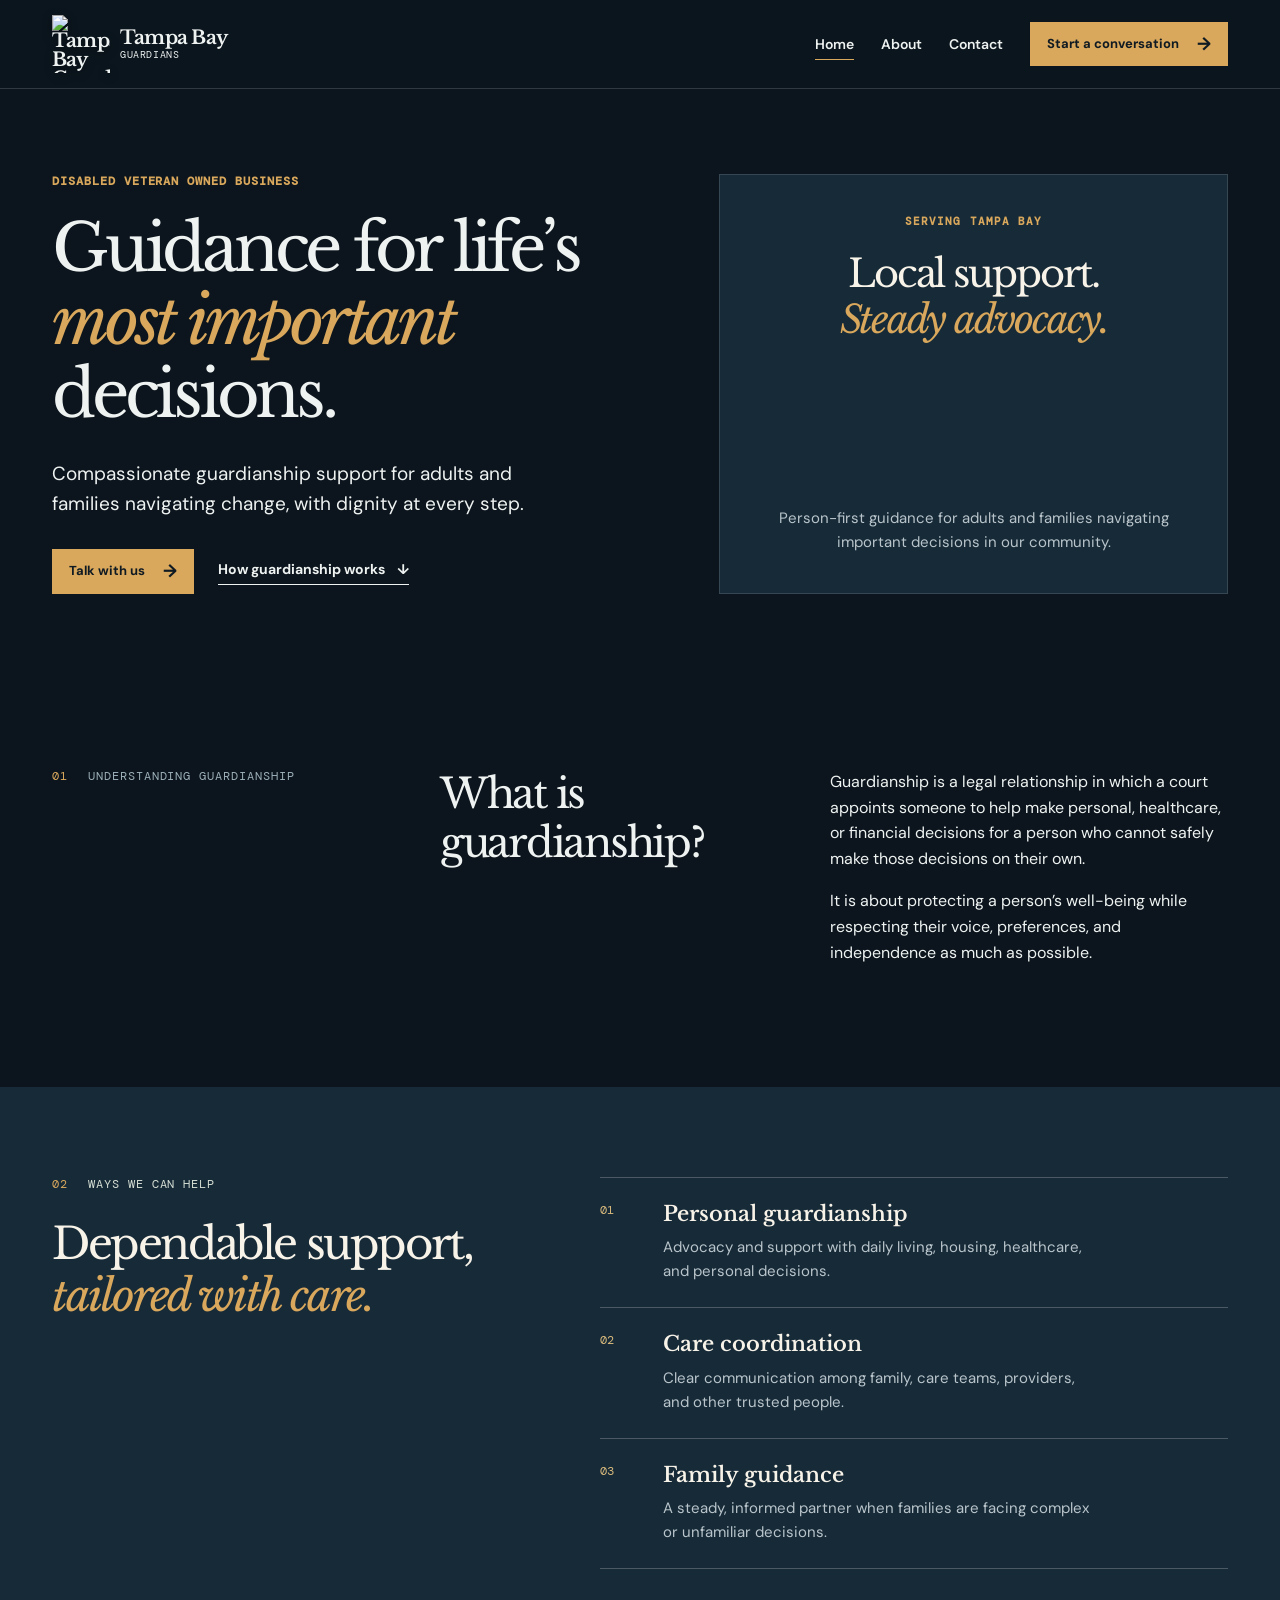
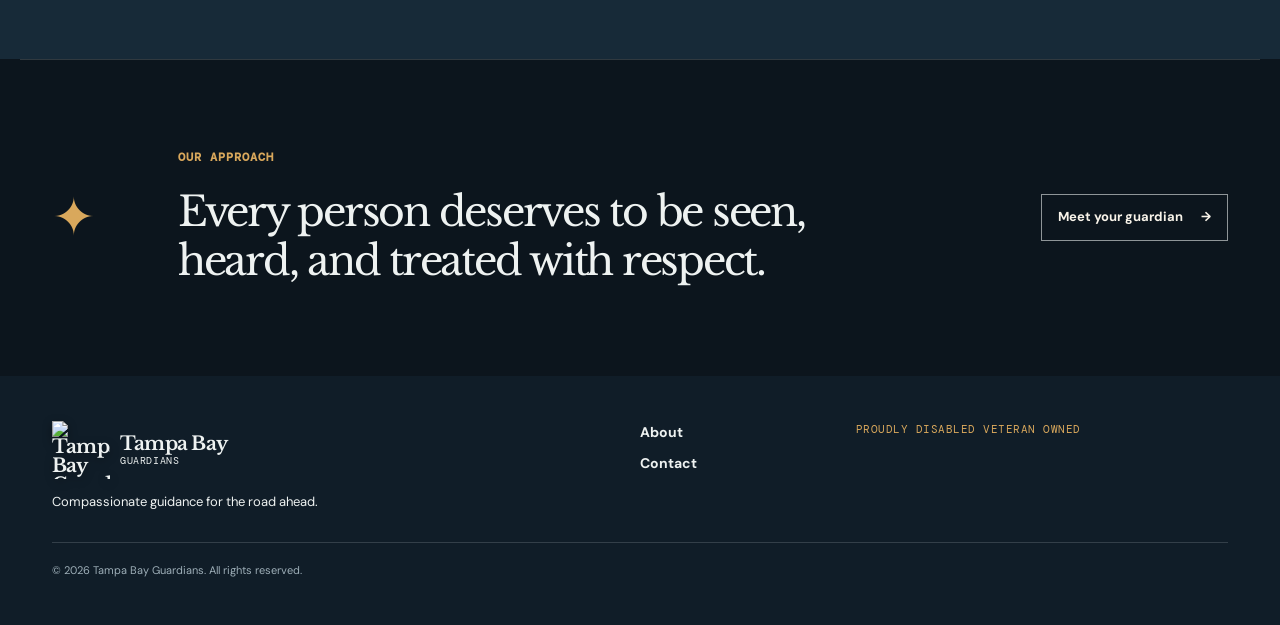
==== index.html @ 3ca5fc1d "Add files via upload" ====
<!doctype html>
<html lang="en">
  <head>
    <meta charset="UTF-8" />
    <meta name="viewport" content="width=device-width, initial-scale=1.0" />
    <meta name="description" content="Tampa Bay Guardians provides thoughtful, dependable guardianship support." />
    <title>Tampa Bay Guardians | Support with dignity</title>
    <link rel="preconnect" href="https://fonts.googleapis.com" />
    <link rel="preconnect" href="https://fonts.gstatic.com" crossorigin />
    <link href="https://fonts.googleapis.com/css2?family=DM+Mono&family=DM+Sans:opsz,wght@9..40,400;9..40,500;9..40,600;9..40,700&family=Libre+Baskerville:ital,wght@0,400;0,700;1,400&display=swap" rel="stylesheet" />
    <link rel="stylesheet" href="styles.css" />
  </head>
  <body>
    <header class="site-header">
      <div class="nav-wrap">
        <a class="brand" href="index.html" aria-label="Tampa Bay Guardians home">
          <img class="brand-logo" src="assets/tampa-bay-guardians-logo-v2.png" alt="Tampa Bay Guardians logo" />
          <span>Tampa Bay<span class="brand-sub">Guardians</span></span>
        </a>
        <button class="menu-toggle" type="button" aria-expanded="false" aria-controls="site-nav"><span></span><span></span></button>
        <nav id="site-nav" class="site-nav" aria-label="Main navigation">
          <a class="active" href="index.html">Home</a>
          <a href="about.html">About</a>
          <a href="contact.html">Contact</a>
          <a class="nav-cta" href="contact.html">Start a conversation <span>→</span></a>
        </nav>
      </div>
    </header>

    <main>
      <section class="hero">
        <div class="hero-copy">
          <p class="eyebrow">Disabled veteran owned business</p>
          <h1>Guidance for life’s <em>most important</em> decisions.</h1>
          <p class="hero-intro">Compassionate guardianship support for adults and families navigating change, with dignity at every step.</p>
          <div class="hero-actions">
            <a class="button" href="contact.html">Talk with us <span>→</span></a>
            <a class="text-link" href="#what-is-guardianship">How guardianship works <span>↓</span></a>
          </div>
        </div>
        <aside class="hero-panel" aria-label="Tampa Bay Guardians approach">
          <div>
            <p class="panel-label">Serving Tampa Bay</p>
            <h2>Local support.<br /><em>Steady advocacy.</em></h2>
          </div>
          <p class="panel-copy">Person-first guidance for adults and families navigating important decisions in our community.</p>
          <img class="hero-crest" src="assets/tampa-bay-guardians-logo-v2.png" alt="" />
        </div>
      </section>

      <section class="intro-section" id="what-is-guardianship">
        <div class="section-label"><span>01</span> Understanding guardianship</div>
        <div class="intro-content">
          <h2>What is guardianship?</h2>
          <div>
            <p>Guardianship is a legal relationship in which a court appoints someone to help make personal, healthcare, or financial decisions for a person who cannot safely make those decisions on their own.</p>
            <p>It is about protecting a person’s well-being while respecting their voice, preferences, and independence as much as possible.</p>
          </div>
        </div>
      </section>

      <section class="services-section">
        <div class="services-heading">
          <div class="section-label light"><span>02</span> Ways we can help</div>
          <h2>Dependable support,<br /><em>tailored with care.</em></h2>
        </div>
        <div class="service-list">
          <article class="service">
            <span class="service-number">01</span>
            <div>
              <h3>Personal guardianship</h3>
              <p>Advocacy and support with daily living, housing, healthcare, and personal decisions.</p>
            </div>
          </article>
          <article class="service">
            <span class="service-number">02</span>
            <div>
              <h3>Care coordination</h3>
              <p>Clear communication among family, care teams, providers, and other trusted people.</p>
            </div>
          </article>
          <article class="service">
            <span class="service-number">03</span>
            <div>
              <h3>Family guidance</h3>
              <p>A steady, informed partner when families are facing complex or unfamiliar decisions.</p>
            </div>
          </article>
        </div>
      </section>

      <section class="promise-section">
        <div class="promise-symbol" aria-hidden="true">✦</div>
        <div>
          <p class="eyebrow">Our approach</p>
          <h2>Every person deserves to be seen, heard, and treated with respect.</h2>
        </div>
        <a class="outline-button" href="about.html">Meet your guardian <span>→</span></a>
      </section>
    </main>

    <footer class="site-footer">
      <div class="footer-brand">
        <a class="brand" href="index.html"><img class="brand-logo" src="assets/tampa-bay-guardians-logo-v2.png" alt="Tampa Bay Guardians logo" /><span>Tampa Bay<span class="brand-sub">Guardians</span></span></a>
        <p>Compassionate guidance for the road ahead.</p>
      </div>
      <div class="footer-links"><a href="about.html">About</a><a href="contact.html">Contact</a></div>
      <p class="veteran-badge">Proudly disabled veteran owned</p>
      <p class="copyright">© <span class="current-year"></span> Tampa Bay Guardians. All rights reserved.</p>
    </footer>
    <script src="script.js"></script>
  </body>
</html>
---- styles.css ----
:root { --ink:#eef2f1; --moss:#9db0ba; --cream:#0c151d; --sand:#172531; --clay:#d9a85c; --line:rgba(232,240,241,.16); --heading:#f8f3e9; --muted:#b9c5cb; --surface:#132330; --surface-raised:#1c3040; --serif:"Libre Baskerville", Georgia, serif; --sans:"DM Sans", Arial, sans-serif; --mono:"DM Mono", monospace; }
* { box-sizing:border-box; }
html { scroll-behavior:smooth; }
body { margin:0; background:var(--cream); color:var(--ink); font-family:var(--sans); font-size:16px; line-height:1.6; }
a { color:inherit; text-decoration:none; }
.site-header { border-bottom:1px solid var(--line); background:rgba(247,243,235,.96); position:relative; z-index:10; }
.nav-wrap { max-width:1240px; min-height:88px; margin:auto; padding:0 32px; display:flex; align-items:center; justify-content:space-between; gap:28px; }
.brand { display:inline-flex; align-items:center; gap:10px; font:700 19px/1 var(--serif); letter-spacing:-.04em; }
.brand-logo { width:58px; height:58px; object-fit:contain; object-position:center; filter:drop-shadow(0 3px 5px rgba(0,0,0,.35)); }.brand-sub { display:block; margin-top:3px; font:10px/1 var(--mono); letter-spacing:.06em; text-transform:uppercase; }
.site-nav { display:flex; align-items:center; gap:27px; font-size:14px; font-weight:600; }.site-nav > a:not(.nav-cta) { position:relative; }.site-nav > a:not(.nav-cta)::after { content:""; position:absolute; height:1px; width:0; bottom:-5px; left:0; background:var(--clay); transition:.2s; }.site-nav > a.active::after,.site-nav > a:hover::after { width:100%; }.nav-cta,.button { background:var(--ink); color:white; padding:12px 17px; display:inline-flex; align-items:center; gap:18px; font-size:13px; font-weight:700; transition:.2s; }.nav-cta:hover,.button:hover { background:var(--clay); }.nav-cta span,.button span { font-size:18px; line-height:0; }
.menu-toggle { display:none; border:0; background:none; padding:8px; }.menu-toggle span { display:block; height:2px; width:24px; background:var(--ink); margin:5px; }
.hero { max-width:1240px; min-height:570px; margin:auto; padding:85px 32px 70px; display:grid; grid-template-columns:1.08fr .92fr; align-items:center; gap:70px; }.eyebrow,.section-label { font:12px/1.3 var(--mono); letter-spacing:.08em; text-transform:uppercase; }.eyebrow { color:var(--clay); font-weight:700; margin:0 0 22px; }.hero h1,.page-hero h1,.contact-hero h1 { font:400 clamp(42px,5.1vw,74px)/1.12 var(--serif); letter-spacing:-.065em; margin:0; max-width:700px; }.hero h1 em,.page-hero h1 em,.contact-hero h1 em,h2 em { color:var(--clay); font-weight:400; }.hero-intro { max-width:500px; font-size:19px; line-height:1.55; margin:28px 0 31px; }.hero-actions { display:flex; align-items:center; flex-wrap:wrap; gap:24px; }.text-link { font-size:14px; font-weight:700; border-bottom:1px solid var(--ink); padding-bottom:3px; }.text-link span { margin-left:9px; }
.hero-art { position:relative; overflow:hidden; align-self:stretch; min-height:420px; background:#d7ddce; }.sun { position:absolute; width:190px; height:190px; border-radius:50%; background:#efb279; right:18%; top:14%; }.hill { position:absolute; width:130%; border-radius:50% 50% 0 0; }.hill-back { height:250px; background:#839c79; right:-31%; bottom:9%; transform:rotate(-8deg); }.hill-front { height:280px; background:#496952; right:-35%; bottom:-28%; transform:rotate(-8deg); }.path { position:absolute; width:150px; height:450px; background:#e5c694; bottom:-245px; right:38%; border-radius:50%; transform:rotate(16deg); }.plant { position:absolute; width:65px; height:120px; bottom:40px; }.plant span { display:block; position:absolute; width:17px; height:80px; border-radius:100% 0 100% 0; background:#274a3d; transform-origin:bottom; }.plant span:nth-child(1){left:25px;top:12px;transform:rotate(-38deg)}.plant span:nth-child(2){left:29px;top:0;transform:rotate(4deg)}.plant span:nth-child(3){left:33px;top:23px;transform:rotate(42deg)}.plant-one{left:8%;}.plant-two{right:5%; bottom:22px; transform:scale(.72);}.art-note { position:absolute; right:7%; bottom:23px; color:white; font:italic 16px/1.45 var(--serif); }
.intro-section { max-width:1240px; margin:auto; padding:105px 32px; display:grid; grid-template-columns:.9fr 2.1fr; gap:50px; }.section-label { color:var(--moss); }.section-label span { color:var(--clay); margin-right:12px; }.intro-content { display:grid; grid-template-columns:1fr 1.2fr; gap:58px; }.intro-content h2,.services-heading h2,.promise-section h2,.story-copy h2,.values-section h2,.bottom-cta h2 { font:400 clamp(30px,3.2vw,46px)/1.2 var(--serif); letter-spacing:-.055em; margin:0; }.intro-content p { margin:0 0 17px; max-width:480px; }
.services-section { background:var(--ink); color:var(--cream); padding:90px max(32px, calc((100vw - 1176px)/2)); display:grid; grid-template-columns:.9fr 1.25fr; gap:95px; }.section-label.light { color:#d6dfd4; }.services-heading h2 { font-size:clamp(32px,3.4vw,48px); margin-top:25px; }.service { display:grid; grid-template-columns:46px 1fr; gap:17px; padding:24px 0; border-top:1px solid rgba(255,255,255,.22); }.service:last-child { border-bottom:1px solid rgba(255,255,255,.22); }.service-number { color:#d8b97c; font:12px var(--mono); }.service h3 { font:600 21px/1.2 var(--serif); margin:0 0 8px; }.service p { color:#e2e8df; margin:0; max-width:440px; font-size:15px; }
.promise-section { max-width:1240px; margin:auto; padding:90px 32px; display:grid; grid-template-columns:90px 1fr auto; gap:36px; align-items:center; }.promise-symbol { color:var(--clay); font-size:52px; }.promise-section h2 { max-width:680px; }.outline-button { border:1px solid var(--ink); padding:12px 16px; font-size:13px; font-weight:700; white-space:nowrap; }.outline-button:hover { color:white; background:var(--ink); }.outline-button span { margin-left:15px; }
.site-footer { background:#e9e0d1; padding:45px max(32px, calc((100vw - 1176px)/2)); display:grid; grid-template-columns:1.5fr .5fr 1fr; gap:30px; align-items:start; }.footer-brand p { margin:13px 0 0; font-size:13px; }.footer-links { display:flex; flex-direction:column; gap:9px; font-size:14px; font-weight:700; }.veteran-badge { margin:0; color:var(--clay); font:11px/1.5 var(--mono); text-transform:uppercase; letter-spacing:.045em; }.copyright { grid-column:1/-1; padding-top:19px; margin:0; border-top:1px solid var(--line); font-size:11px; color:#5d6b63; }
.page-hero,.contact-hero { padding:100px max(32px, calc((100vw - 1176px)/2)) 90px; background:#e9e0d1; position:relative; overflow:hidden; }.page-hero > p:last-child,.contact-hero > p:last-child { max-width:560px; margin:27px 0 0; font-size:19px; }.about-hero-crest { position:absolute; width:300px; right:8%; bottom:-105px; opacity:.16; }.about-story { max-width:1100px; margin:auto; padding:105px 32px; display:grid; grid-template-columns:.8fr 1.2fr; gap:100px; align-items:center; }.portrait-placeholder { min-height:375px; position:relative; display:grid; place-items:center; background:#2d4652; color:white; overflow:hidden; }.portrait-placeholder img { width:100%; height:100%; min-height:375px; object-fit:cover; display:block; }.portrait-fallback { display:none; position:absolute; place-items:center; height:140px; width:140px; border-radius:50%; background:var(--moss); font:48px var(--serif); }.story-copy .section-label { margin-bottom:24px; }.story-copy h2 { margin-bottom:27px; }.story-copy p { margin:0 0 18px; }.story-copy strong { color:var(--heading); font-weight:700; }.values-section { background:var(--moss); color:var(--cream); padding:90px max(32px, calc((100vw - 1176px)/2)); display:grid; grid-template-columns:.9fr 1.3fr; gap:85px; }.values-section .eyebrow { color:#e4c98f; }.values-grid { display:grid; grid-template-columns:repeat(3,1fr); gap:28px; }.values-grid article { border-top:1px solid rgba(255,255,255,.35); padding-top:17px; }.values-grid span { color:#e4c98f; font:12px var(--mono); }.values-grid h3 { font:600 19px var(--serif); margin:17px 0 10px; }.values-grid p { margin:0; color:#e1e8df; font-size:14px; }.bottom-cta { padding:100px 32px; max-width:850px; text-align:center; margin:auto; }.bottom-cta h2 { margin:0 auto 30px; max-width:720px; }
.contact-main { max-width:1176px; margin:auto; }.contact-hero { background:none; padding-left:0; padding-right:0; text-align:center; }.contact-hero h1,.contact-hero > p:last-child { margin-left:auto; margin-right:auto; }.contact-layout { border-top:1px solid var(--line); display:grid; grid-template-columns:1.35fr .65fr; gap:105px; padding:70px 0 100px; }.contact-form { display:grid; gap:22px; }.form-row { display:grid; grid-template-columns:1fr 1fr; gap:20px; }.contact-form label { display:grid; gap:7px; color:#45564d; font-size:13px; font-weight:700; }.optional { color:#7a887f; font-weight:400; }.contact-form input,.contact-form textarea { border:0; border-bottom:1px solid #9eaaa1; border-radius:0; background:transparent; padding:10px 0; color:var(--ink); outline:none; font:16px var(--sans); resize:vertical; }.contact-form input:focus,.contact-form textarea:focus { border-color:var(--clay); }.contact-form .button { border:0; justify-self:start; cursor:pointer; margin-top:4px; }.form-status { min-height:22px; color:var(--moss); margin:0; font-size:14px; }.contact-details { padding:5px 0; }.contact-details .eyebrow { margin-bottom:30px; }.contact-details > div { display:grid; gap:3px; margin-bottom:25px; }.contact-details span { color:#6f7d75; font:11px var(--mono); text-transform:uppercase; letter-spacing:.07em; }.contact-details a { font:600 17px var(--serif); border-bottom:1px solid transparent; width:max-content; }.contact-details a:hover { border-color:var(--clay); }.contact-details p { margin:0; }.contact-note { margin:38px 0 23px !important; padding:16px 0; border-top:1px solid var(--line); border-bottom:1px solid var(--line); color:#627169; font-size:13px; }
@media (max-width:760px) { .nav-wrap{min-height:74px;padding:0 20px}.brand{font-size:16px}.brand-logo{width:40px;height:40px}.brand-sub{font-size:8px}.menu-toggle{display:block}.site-nav{display:none;position:absolute;left:0;right:0;top:74px;background:var(--cream);padding:20px;box-shadow:0 14px 20px rgba(36,55,47,.1);align-items:stretch;gap:20px}.site-nav.open{display:flex}.nav-cta{justify-content:space-between}.hero{padding:62px 20px 0;grid-template-columns:1fr;gap:45px}.hero h1,.page-hero h1,.contact-hero h1{font-size:44px}.hero-intro{font-size:17px}.hero-art{min-height:350px;margin:0 -20px}.intro-section{padding:68px 20px;grid-template-columns:1fr;gap:30px}.intro-content{grid-template-columns:1fr;gap:21px}.services-section{padding:68px 20px;grid-template-columns:1fr;gap:45px}.promise-section{padding:68px 20px;grid-template-columns:1fr;gap:22px}.promise-symbol{font-size:42px}.outline-button{justify-self:start}.site-footer{padding:40px 20px;grid-template-columns:1fr;gap:26px}.copyright{grid-column:auto}.page-hero,.contact-hero{padding:70px 20px 62px}.about-story{padding:70px 20px;grid-template-columns:1fr;gap:47px}.portrait-placeholder{min-height:310px}.values-section{padding:68px 20px;grid-template-columns:1fr;gap:36px}.values-grid{grid-template-columns:1fr;gap:23px}.bottom-cta{padding:70px 20px}.contact-main{margin:0}.contact-layout{margin:0 20px;padding:55px 0 70px;grid-template-columns:1fr;gap:50px}.form-row{grid-template-columns:1fr}.contact-hero{padding-left:20px;padding-right:20px} }

/* Dark navy theme */
.site-header { background:rgba(12,21,29,.97); }
.nav-cta,.button { background:var(--clay); color:#101a22; }
.nav-cta:hover,.button:hover { background:#efc578; }
.menu-toggle span { background:var(--ink); }
.hero-art { background:#1f3541; border:1px solid rgba(238,242,241,.12); }
.sun { background:#d9a85c; }.hill-back { background:#637e85; }.hill-front { background:#263e4a; }.path { background:#bf9663; }.plant span { background:#0f242c; }
.intro-section,.promise-section,.about-story,.contact-main { color:var(--ink); }
.section-label { color:var(--moss); }
.services-section { background:#172a38; color:var(--heading); }
.services-section .service p { color:var(--muted); }
.promise-section { border-top:1px solid var(--line); }
.outline-button { border-color:rgba(238,242,241,.58); color:var(--heading); }
.outline-button:hover { background:var(--heading); color:#101a22; }
.site-footer { background:#101d28; color:var(--ink); }
.copyright { color:#9eafb8; }
.page-hero,.contact-hero { background:#172531; }
.portrait-placeholder { background:#2d4652; }.portrait-circle { background:#172b38; }.edit-note { color:#c0cbd0; }
.values-section { background:#172a38; color:var(--heading); }.values-grid p { color:var(--muted); }
.contact-form label { color:#ced8dc; }.optional,.contact-details span,.contact-note { color:#aebcc2; }
.contact-form input,.contact-form textarea { border-color:#71838d; color:var(--heading); }.contact-form input:focus,.contact-form textarea:focus { border-color:var(--clay); }
.form-status { color:#c4d6cb; }.contact-details a { color:var(--heading); }
.hero-panel { position:relative; overflow:hidden; align-self:stretch; min-height:420px; padding:39px; display:flex; flex-direction:column; justify-content:space-between; background:#172a38; border:1px solid rgba(238,242,241,.14); }
.panel-label { position:relative; z-index:1; margin:0 0 23px; color:var(--clay); font:700 11px/1.3 var(--mono); letter-spacing:.1em; text-transform:uppercase; }
.hero-panel h2 { position:relative; z-index:1; max-width:360px; margin:0; color:var(--heading); font:400 clamp(29px,3vw,42px)/1.18 var(--serif); letter-spacing:-.055em; }
.hero-panel h2 em { color:var(--clay); font-weight:400; }.panel-copy { position:relative; z-index:1; max-width:330px; margin:0; color:var(--muted); font-size:15px; line-height:1.6; }
.hero-crest { position:absolute; width:190px; height:auto; right:24px; bottom:62px; opacity:.3; filter:grayscale(1) contrast(1.1); }
@media (max-width:980px) { .hero { gap:38px; }.about-story { gap:55px; }.contact-layout { gap:55px; }.services-section,.values-section { gap:45px; } }
@media (max-width:860px) { .nav-wrap{min-height:74px;padding:0 24px}.menu-toggle{display:block}.site-nav{display:none;position:absolute;left:0;right:0;top:74px;background:var(--cream);padding:20px 24px;box-shadow:0 14px 20px rgba(36,55,47,.1);align-items:stretch;gap:20px}.site-nav.open{display:flex}.nav-cta{justify-content:space-between} }
@media (max-width:760px) { .hero-panel { min-height:350px; margin:0 -20px; padding:32px 20px; }.hero-crest { width:155px; right:18px; bottom:64px; opacity:.3; }.about-hero-crest { width:220px; right:-30px; bottom:-65px; }.portrait-placeholder,.portrait-placeholder img { min-height:310px; }.contact-details { text-align:center; }.contact-details > div { justify-items:center; }.contact-details a { width:auto; }.contact-details .veteran-badge { display:block; } }

/* Responsive finishing touches */
img { max-width:100%; }
body { overflow-x:hidden; }
@media (max-width:1100px) { .hero,.intro-section,.about-story { padding-left:24px; padding-right:24px; }.contact-main { padding-left:24px; padding-right:24px; }.contact-hero { padding-left:0; padding-right:0; }.site-footer,.services-section,.values-section { padding-left:24px; padding-right:24px; }.hero { gap:34px; }.contact-layout { gap:55px; } }
@media (max-width:560px) { .hero h1,.page-hero h1,.contact-hero h1 { font-size:clamp(35px,11vw,44px); }.hero { padding-top:48px; gap:34px; }.hero-panel { min-height:330px; padding:28px 18px; }.hero-panel h2 { font-size:clamp(27px,8vw,36px); }.hero-crest { width:290px; }.hero-intro { margin-top:20px; }.hero-actions { align-items:stretch; flex-direction:column; gap:16px; }.hero-actions .button,.hero-actions .text-link { align-self:flex-start; }.contact-layout { margin-left:0; margin-right:0; }.contact-form .button { width:100%; justify-content:space-between; }.about-hero-crest { width:135px; right:-24px; }.page-hero > p:last-child,.contact-hero > p:last-child { font-size:17px; } }

/* Final logo positioning */
.hero-crest { top:57%; left:50%; right:auto; bottom:auto; transform:translate(-50%,-50%); width:360px; opacity:.3; }
.hero-panel > div { width:100%; max-width:100%; display:flex; flex-direction:column; align-items:center; text-align:center; }
.hero-panel .panel-label,.hero-panel h2,.hero-panel .panel-copy { width:100%; max-width:100%; text-align:center; margin-left:auto; margin-right:auto; }
.hero-crest { width:430px; }
.about-hero-crest { top:50%; left:auto; right:max(32px, calc((100vw - 1100px)/2)); bottom:auto; transform:translateY(-50%); width:440px; opacity:.24; }
@media (max-width:980px) { .about-hero-crest { right:4%; width:330px; } }
@media (max-width:760px) { .hero-crest { top:57%; left:50%; width:340px; transform:translate(-50%,-50%); }.about-hero-crest { top:auto; left:auto; right:-30px; bottom:-34px; transform:none; width:165px; opacity:.2; } }
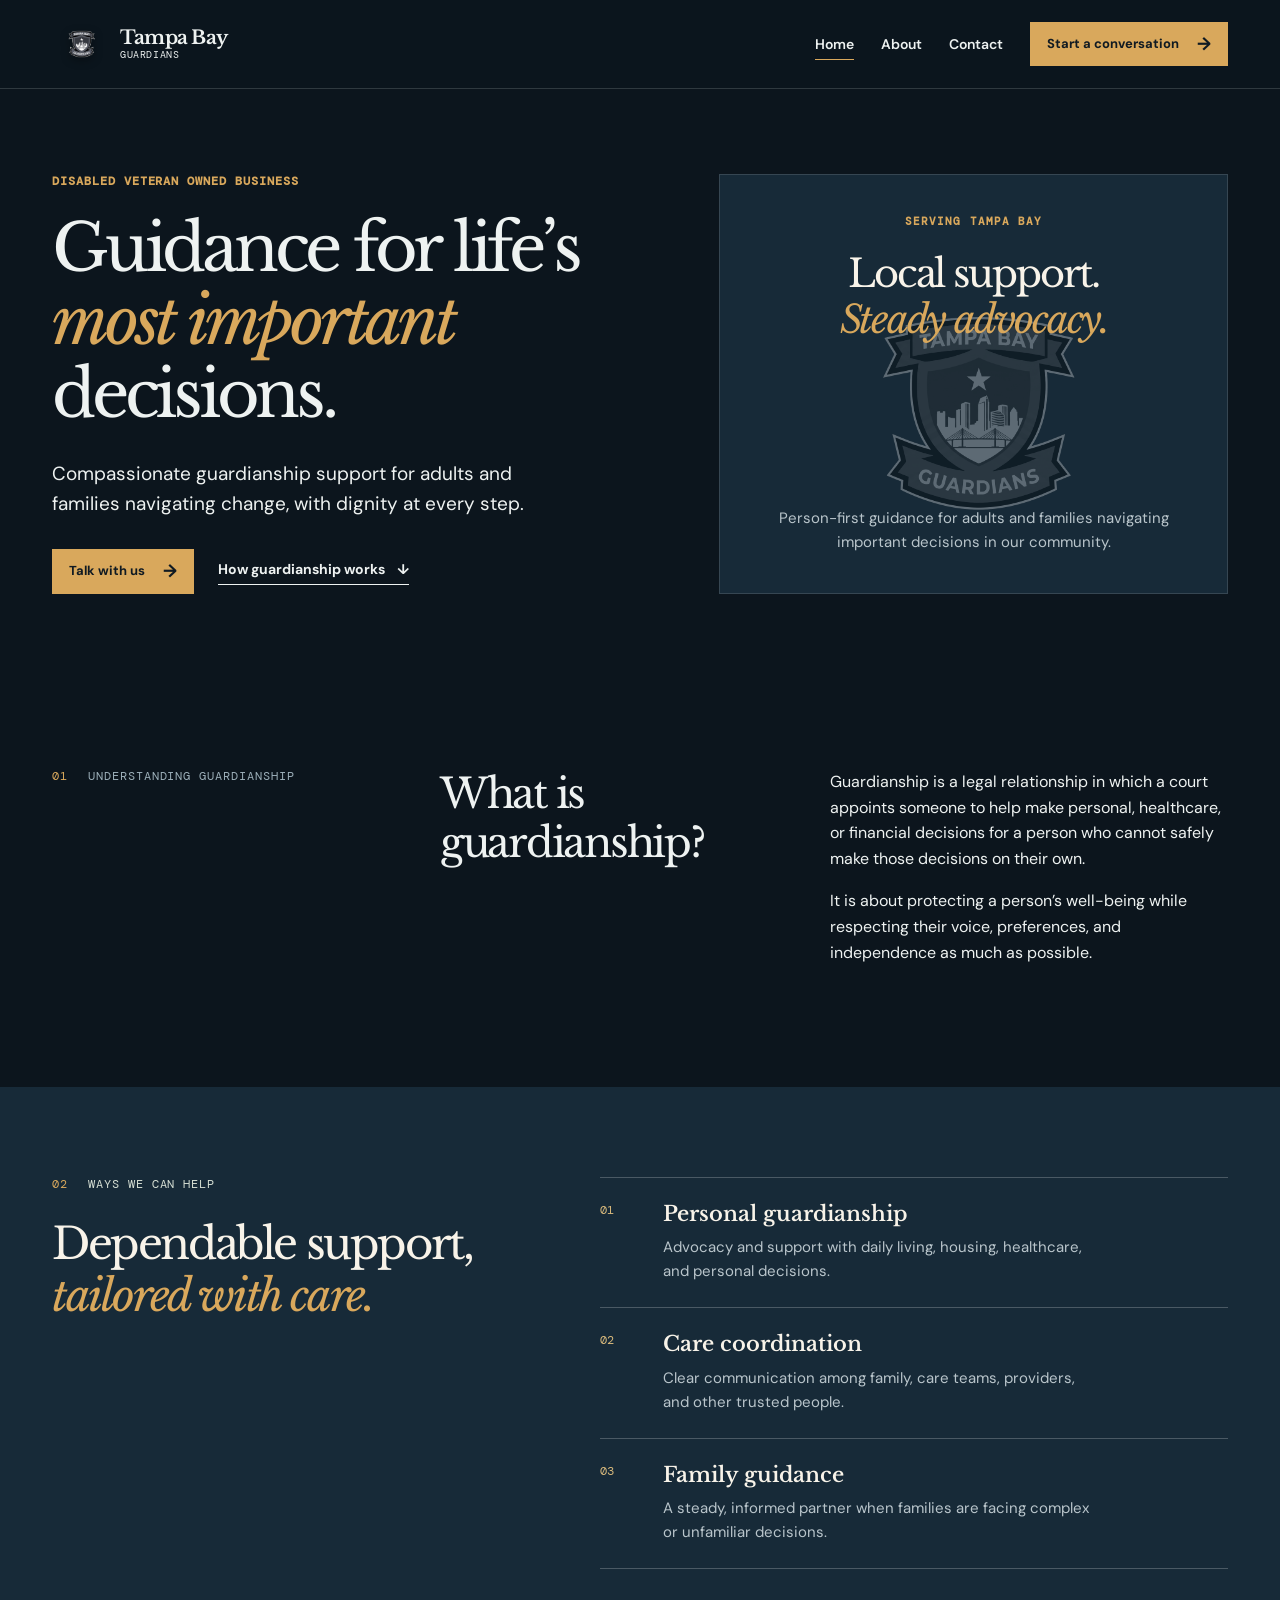
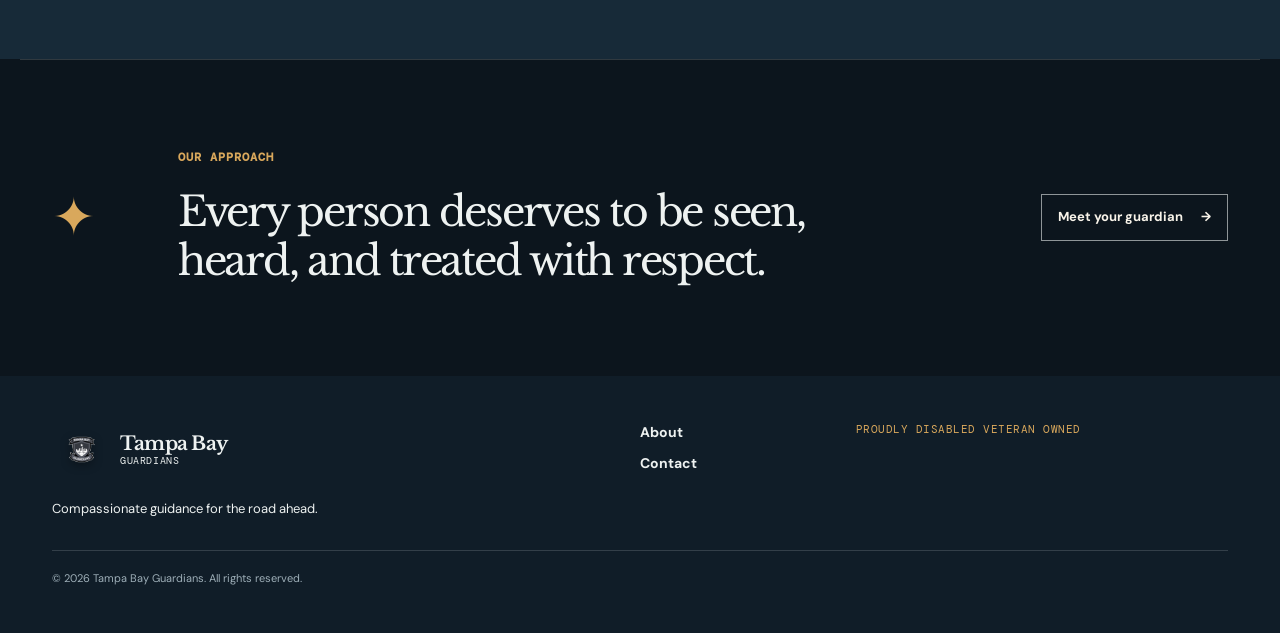
==== commit 05676eef: "Add files via upload" ====
--- a/index.html
+++ b/index.html
@@ -3,7 +3,10 @@
   <head>
     <meta charset="UTF-8" />
     <meta name="viewport" content="width=device-width, initial-scale=1.0" />
-    <meta name="description" content="Tampa Bay Guardians provides thoughtful, dependable guardianship support." />
+    <meta name="description" content="Tampa Bay Guardians provides compassionate, dependable professional guardianship services for vulnerable adults and families throughout Tampa Bay and Hillsborough County." />
+    <link rel="canonical" href="https://www.tampabayguardians.com/" />
+    <meta property="og:type" content="website" /><meta property="og:url" content="https://www.tampabayguardians.com/" /><meta property="og:title" content="Tampa Bay Guardians | Professional Guardianship Services" /><meta property="og:description" content="Compassionate, dependable guardianship support for vulnerable adults and families throughout Tampa Bay." /><meta property="og:image" content="https://www.tampabayguardians.com/assets/tampa-bay-guardians-logo-v2.png" />
+    <meta name="twitter:card" content="summary" />
     <title>Tampa Bay Guardians | Support with dignity</title>
     <link rel="preconnect" href="https://fonts.googleapis.com" />
     <link rel="preconnect" href="https://fonts.gstatic.com" crossorigin />
@@ -109,5 +112,6 @@
       <p class="copyright">© <span class="current-year"></span> Tampa Bay Guardians. All rights reserved.</p>
     </footer>
     <script src="script.js"></script>
+    <script type="application/ld+json">{"@context":"https://schema.org","@type":"ProfessionalService","name":"Tampa Bay Guardians","url":"https://www.tampabayguardians.com/","logo":"https://www.tampabayguardians.com/assets/tampa-bay-guardians-logo-v2.png","description":"Professional guardianship services for vulnerable adults throughout Tampa Bay and Hillsborough County.","areaServed":["Tampa Bay","Hillsborough County, Florida"],"telephone":"+1-813-330-0772","email":"contact@tampabayguardians.com","founder":{"@type":"Person","name":"David Martin"},"address":{"@type":"PostalAddress","addressRegion":"FL","addressCountry":"US"}}</script>
   </body>
 </html>
--- a/styles.css
+++ b/styles.css
@@ -54,7 +54,7 @@
 img { max-width:100%; }
 body { overflow-x:hidden; }
 @media (max-width:1100px) { .hero,.intro-section,.about-story { padding-left:24px; padding-right:24px; }.contact-main { padding-left:24px; padding-right:24px; }.contact-hero { padding-left:0; padding-right:0; }.site-footer,.services-section,.values-section { padding-left:24px; padding-right:24px; }.hero { gap:34px; }.contact-layout { gap:55px; } }
-@media (max-width:560px) { .hero h1,.page-hero h1,.contact-hero h1 { font-size:clamp(35px,11vw,44px); }.hero { padding-top:48px; gap:34px; }.hero-panel { min-height:330px; padding:28px 18px; }.hero-panel h2 { font-size:clamp(27px,8vw,36px); }.hero-crest { width:290px; }.hero-intro { margin-top:20px; }.hero-actions { align-items:stretch; flex-direction:column; gap:16px; }.hero-actions .button,.hero-actions .text-link { align-self:flex-start; }.contact-layout { margin-left:0; margin-right:0; }.contact-form .button { width:100%; justify-content:space-between; }.about-hero-crest { width:135px; right:-24px; }.page-hero > p:last-child,.contact-hero > p:last-child { font-size:17px; } }
+@media (max-width:560px) { .hero h1,.page-hero h1,.contact-hero h1 { font-size:clamp(35px,11vw,44px); }.hero { padding-top:48px; gap:34px; }.hero-panel { min-height:360px; padding:28px 18px; }.hero-panel h2 { font-size:clamp(27px,8vw,36px); }.hero-panel .panel-copy { max-width:290px; }.hero-crest { top:57%; left:50%; width:310px; right:auto; bottom:auto; transform:translate(-50%,-50%); }.hero-intro { margin-top:20px; }.hero-actions { align-items:stretch; flex-direction:column; gap:16px; }.hero-actions .button,.hero-actions .text-link { align-self:flex-start; }.contact-layout { margin-left:0; margin-right:0; }.contact-form .button { width:100%; justify-content:space-between; }.about-hero { padding-bottom:145px; }.about-hero-crest { width:155px; left:50%; right:auto; top:auto; bottom:22px; transform:translateX(-50%); opacity:.25; }.page-hero > p:last-child,.contact-hero > p:last-child { font-size:17px; } }
 
 /* Final logo positioning */
 .hero-crest { top:57%; left:50%; right:auto; bottom:auto; transform:translate(-50%,-50%); width:360px; opacity:.3; }
@@ -64,3 +64,4 @@
 .about-hero-crest { top:50%; left:auto; right:max(32px, calc((100vw - 1100px)/2)); bottom:auto; transform:translateY(-50%); width:440px; opacity:.24; }
 @media (max-width:980px) { .about-hero-crest { right:4%; width:330px; } }
 @media (max-width:760px) { .hero-crest { top:57%; left:50%; width:340px; transform:translate(-50%,-50%); }.about-hero-crest { top:auto; left:auto; right:-30px; bottom:-34px; transform:none; width:165px; opacity:.2; } }
+@media (max-width:560px) { .hero-crest { width:300px; }.about-hero { padding-bottom:155px; }.about-hero-crest { top:auto; left:50%; right:auto; bottom:24px; transform:translateX(-50%); width:min(430px,calc(100vw - 32px)); max-width:none; opacity:.25; } }
